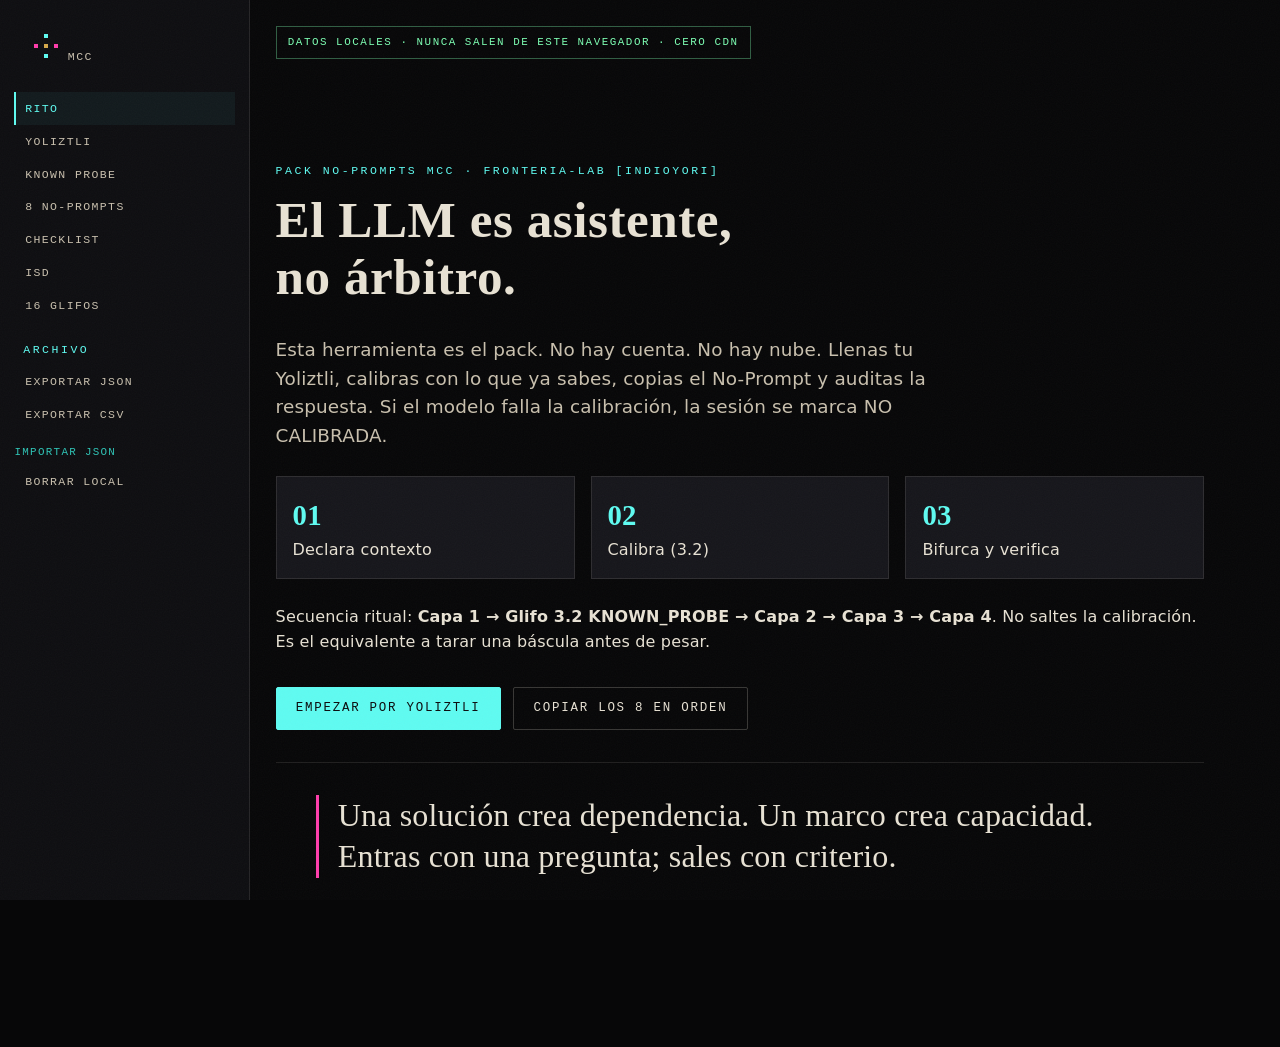
==== pack/abrir-aqui.html @ 0b9e2851 "Empaquetar No-Prompts MCC: landing, Yoliztli local y 8 glifos Convierte el dump de papers en el pack" ====
<!doctype html>
<html lang="es">
<head>
  <meta charset="utf-8">
  <meta name="viewport" content="width=device-width, initial-scale=1">
  <title>Pack No-Prompts MCC · Yoliztli</title>
  <meta name="description" content="Herramienta local del Pack No-Prompts MCC. Tus datos no salen de este navegador.">
  <link rel="stylesheet" href="../css/mcc.css">
</head>
<body class="app-body">
  <div class="noise" aria-hidden="true"></div>
  <aside class="sidenav">
    <a class="brand" href="../index.html" style="margin:0.2rem 0.4rem 1rem">
      <svg class="mark" viewBox="0 0 28 28" aria-hidden="true">
        <rect x="12" y="2" width="4" height="4" fill="#5ffbf1"/>
        <rect x="2" y="12" width="4" height="4" fill="#ff3dac"/>
        <rect x="12" y="12" width="4" height="4" fill="#d4a84b"/>
        <rect x="22" y="12" width="4" height="4" fill="#ff3dac"/>
        <rect x="12" y="22" width="4" height="4" fill="#5ffbf1"/>
      </svg>
      MCC
    </a>
    <button class="navbtn active" type="button" data-view="inicio">Rito</button>
    <button class="navbtn" type="button" data-view="yoliztli">Yoliztli</button>
    <button class="navbtn" type="button" data-view="probe">Known Probe</button>
    <button class="navbtn" type="button" data-view="prompts">8 No-Prompts</button>
    <button class="navbtn" type="button" data-view="checklist">Checklist</button>
    <button class="navbtn" type="button" data-view="isd">ISD</button>
    <button class="navbtn" type="button" data-view="glifos">16 Glifos</button>
    <p class="kicker" style="margin:1.2rem 0.55rem 0.4rem">Archivo</p>
    <button class="navbtn" type="button" id="export-json">Exportar JSON</button>
    <button class="navbtn" type="button" id="export-csv">Exportar CSV</button>
    <label class="navbtn" style="cursor:pointer">Importar JSON
      <input id="import-json" type="file" accept="application/json" hidden>
    </label>
    <button class="navbtn" type="button" id="reset">Borrar local</button>
  </aside>

  <main class="app-main">
    <span class="local-banner">Datos locales · nunca salen de este navegador · cero CDN</span>
    <div id="toast" class="pill" style="opacity:0;transition:opacity .2s;margin-left:.6rem"> </div>

    <section class="view active" id="view-inicio">
      <p class="kicker">Pack No-Prompts MCC · FronterIA-Lab [Indioyori]</p>
      <h1 style="font-size:clamp(2rem,5vw,3.2rem)">El LLM es asistente,<br>no árbitro.</h1>
      <p class="lede">Esta herramienta es el pack. No hay cuenta. No hay nube. Llenas tu Yoliztli, calibras con lo que ya sabes, copias el No-Prompt y auditas la respuesta. Si el modelo falla la calibración, la sesión se marca NO CALIBRADA.</p>
      <div class="grid-3" style="margin:1.6rem 0">
        <article class="stat"><b>01</b> Declara contexto</article>
        <article class="stat"><b>02</b> Calibra (3.2)</article>
        <article class="stat"><b>03</b> Bifurca y verifica</article>
      </div>
      <p>Secuencia ritual: <strong>Capa 1 → Glifo 3.2 KNOWN_PROBE → Capa 2 → Capa 3 → Capa 4</strong>. No saltes la calibración. Es el equivalente a tarar una báscula antes de pesar.</p>
      <div class="cta-row">
        <button class="btn" type="button" data-view-jump="yoliztli">Empezar por Yoliztli</button>
        <button class="btn ghost" type="button" id="ritual">Copiar los 8 en orden</button>
      </div>
      <hr class="line">
      <blockquote class="quote">Una solución crea dependencia. Un marco crea capacidad. Entras con una pregunta; sales con criterio.</blockquote>
    </section>

    <section class="view" id="view-yoliztli">
      <p class="kicker">Capa 1 · Ancla material</p>
      <h2>Plantilla Yoliztli</h2>
      <p>Yoliztli: vida / existencia / ser vivido. Esto no es un Excel de “finanzas personales”. Es el estándar conocido contra el que se calibra el modelo.</p>
      <div class="row-2">
        <div>
          <label for="p-quien">Soy</label>
          <input id="p-quien" placeholder="Oficio, rol, sin romanticismo">
          <label for="p-territorio">Territorio</label>
          <input id="p-territorio" placeholder="Municipio, estado, país">
          <label for="p-mes">Mes en curso</label>
          <input id="p-mes" placeholder="Agosto 2026">
          <label for="p-moneda">Moneda</label>
          <input id="p-moneda" placeholder="MXN">
          <label for="p-regimen">Régimen / forma de cobro</label>
          <input id="p-regimen" placeholder="RESICO, honorarios, informal, cooperativa…">
          <label for="p-banco">Circuito de pago</label>
          <input id="p-banco" placeholder="SPEI, OXXO, efectivo, tanda…">
        </div>
        <div>
          <label for="p-tiempo">Tiempo disponible</label>
          <input id="p-tiempo" placeholder="Horas/semana reales">
          <label for="p-efectivo">Efectivo disponible ahora</label>
          <input id="p-efectivo" placeholder="Cantidad">
          <label for="p-deuda">Deuda o compromiso ineludible</label>
          <input id="p-deuda" placeholder="Qué / cuánto / cuándo">
          <label for="p-cuidado">Cuidado o trabajo no remunerado</label>
          <input id="p-cuidado" placeholder="Quién depende de ti">
          <label for="p-infra">Infraestructura</label>
          <input id="p-infra" placeholder="Celular, café internet, banco, factura">
          <label for="p-vocabulario">Vocabulario situado (no traducir)</label>
          <input id="p-vocabulario" placeholder="Palabras de tu pueblo, oficio o casa">
        </div>
      </div>
      <div class="cta-row" style="margin:1rem 0 2rem">
        <button class="btn" type="button" id="save-perfil">Guardar Yoliztli</button>
      </div>
      <div class="row-3" style="margin-bottom:1.2rem">
        <article class="stat">Ingresos <b id="sum-in">—</b></article>
        <article class="stat">Gastos <b id="sum-out">—</b></article>
        <article class="stat">Neto <b id="sum-net">—</b></article>
      </div>
      <h3>Ingresos del mes</h3>
      <div id="ingresos"></div>
      <button class="btn small ghost" type="button" id="add-ingreso" style="margin:0.6rem 0 1.4rem">+ Ingreso</button>
      <h3>Gastos del mes</h3>
      <div id="gastos"></div>
      <button class="btn small ghost" type="button" id="add-gasto" style="margin:0.6rem 0 1.4rem">+ Gasto</button>
      <label for="bitacora">Bitácora de sesión (qué te dijo la IA y qué falló)</label>
      <textarea id="bitacora" placeholder="Fecha, modelo, qué No-Prompt usaste, qué alucinó, qué verificaste."></textarea>
    </section>

    <section class="view" id="view-probe">
      <p class="kicker">Glifo 3.2 · KNOWN_PROBE</p>
      <h2>Calibración contra lo ya vivido</h2>
      <p>Llena “Yo ya lo sé” con números de tu mes pasado. Luego pega NP-03 en el modelo, copia lo que te responda en “La IA dijo” y mira la línea base de Certeza sin Sustancia.</p>
      <div class="row-2" style="margin:1rem 0">
        <article class="stat">Acierto <b id="probe-score">—</b></article>
        <article class="stat">Fallo <b id="probe-fail">—</b></article>
      </div>
      <div class="meter"><span id="probe-meter" style="width:0"></span></div>
      <p id="probe-flag" class="lede"></p>
      <div class="table-wrap">
        <table>
          <thead><tr><th>Pregunta</th><th>Yo ya lo sé</th><th>La IA dijo</th></tr></thead>
          <tbody id="probe-rows"></tbody>
        </table>
      </div>
    </section>

    <section class="view" id="view-prompts">
      <p class="kicker">Capas 1–4 · lenguaje de negocio</p>
      <h2>Los 8 No-Prompts</h2>
      <p>Se rellenan solos con tu Yoliztli. Cópialos en orden. No son hechizos. Son intervenciones sobre la gramática del modelo.</p>
      <div id="prompts-list"></div>
    </section>

    <section class="view" id="view-checklist">
      <p class="kicker">Capa 3 · Guía de evaluación</p>
      <h2>Diez preguntas contra el halago</h2>
      <p>Audita la respuesta. Si no llega a 8/10, no ejecutes. El checklist es el canal de certeza que el Transformer no tiene.</p>
      <article class="stat" style="margin:1rem 0">Puntaje <b id="check-score">0 / 10</b></article>
      <div class="meter"><span id="check-meter" style="width:0"></span></div>
      <p id="check-verdict"></p>
      <div id="check-list"></div>
    </section>

    <section class="view" id="view-isd">
      <p class="kicker">Índice de Soberanía de Decisión</p>
      <h2>ISD = C1×0.35 + C2×0.30 + C3×0.20 + C4×0.15</h2>
      <p>Métrica de Méndez Valdez. No mide “qué tan buena es la IA”. Mide qué tanto del procesamiento y de la verificación sigue siendo tuyo. C4 es IVAES: verificabilidad de outputs de alta especificidad (hashes, fechas, versiones, citas).</p>
      <article class="stat" style="margin:1rem 0">ISD <b id="isd-total">0</b></article>
      <div class="meter"><span id="isd-meter" style="width:0"></span></div>
      <p id="isd-note"></p>
      <label>C1 · Localidad de datos y procesamiento <span id="c1-val"></span></label>
      <input id="c1" type="range" min="0" max="100">
      <label>C2 · Calibración (KNOWN_PROBE de esta sesión) <span id="c2-val"></span></label>
      <input id="c2" type="range" min="0" max="100">
      <label>C3 · Independencia de la recomendación (¿puedes actuar sin el modelo?) <span id="c3-val"></span></label>
      <input id="c3" type="range" min="0" max="100">
      <label>C4 · IVAES (datos exactos anclados a fuente, no generados) <span id="c4-val"></span></label>
      <input id="c4" type="range" min="0" max="100">
    </section>

    <section class="view" id="view-glifos">
      <p class="kicker">Atlas</p>
      <h2>Dieciséis operaciones</h2>
      <p>Modularidad: cada capa sola corrige. La calibración completa pide las cuatro. Independiente del modelo. Costo computacional extra para ti: cero.</p>
      <div class="grid-2" style="margin-top:1rem" id="atlas"></div>
    </section>
  </main>

  <script src="../js/app.js"></script>
  <script>
    document.getElementById("atlas").innerHTML = [
      ["1.1 CONTEXT_DECLARE", "Declara identidad situacional. No es personalización: es corrección de variable."],
      ["1.2 CONSTRAINT_SET", "Techo real de tiempo, dinero, acceso, infraestructura. Elimina respuestas genéricas."],
      ["1.3 LOCALE_INJECT", "Entorno económico, geográfico, cultural. Data que cambia el output."],
      ["1.4 REGISTER_VERIFY", "Vocabulario situado. Si el modelo corrige, marcaste el borde de su corpus."],
      ["2.1 FORK_LOGIC", "Otra lógica, no otra opción. Rompe la convergencia a máxima verosimilitud."],
      ["2.2 COUNTER_GENERATE", "La mejor argumentación contra su propia respuesta. Elocuencia ≠ certeza."],
      ["2.3 COST_EXPOSE", "Trade-offs explícitos. Los costos se omiten porque bajan la verosimilitud percibida."],
      ["2.4 TENSION_HOLD", "Eficiente y correcta a la vez, sin reconciliar. La tensión es información."],
      ["3.1 SOURCE_DEMAND", "Fuente primaria o dato no verificado."],
      ["3.2 KNOWN_PROBE", "Calibrar el instrumento contra el Yoliztli. La operación más importante."],
      ["3.3 CROSS_MODEL", "Misma query a dos modelos. Divergencia con la misma certeza = formato, no evidencia."],
      ["3.4 CONFIDENCE_INVERT", "Que declare sus puntos de menor confianza."],
      ["4.1 CRITERIA_EXTRACT", "¿Qué criterios evalúo? No: ¿qué hago?"],
      ["4.2 QUESTION_GENERATE", "Preguntas para ti, no respuestas para memorizar."],
      ["4.3 STRUCTURE_EXTRACT", "Andamio vacío. El material lo pones tú."],
      ["4.4 EXIT_PROTOCOL", "Señales observables en tu realidad, independientes del modelo."]
    ].map(([k,v]) => `<article class="glyph"><code>${k}</code><p>${v}</p></article>`).join("");

    document.querySelectorAll("[data-view-jump]").forEach((b) => {
      b.addEventListener("click", () => {
        document.querySelector(`.navbtn[data-view="${b.dataset.viewJump}"]`).click();
      });
    });
  </script>
</body>
</html>
---- css/mcc.css ----
/* MCC · FronterIA-Lab · identidad visual soberana
   Negro mate, papel, cian, magenta. Grecas anahuacas. Cero CDNs. */

:root {
  --bg: #070708;
  --bg-2: #0e0e11;
  --bg-3: #16161b;
  --bg-4: #1e1e26;
  --paper: #e8e2d4;
  --paper-dim: #c9c0ae;
  --ink: #0b0b0d;
  --cyan: #5ffbf1;
  --cyan-2: #2ec4b6;
  --magenta: #ff3dac;
  --gold: #d4a84b;
  --red: #ff3355;
  --line: rgba(232, 226, 212, 0.11);
  --line-strong: rgba(232, 226, 212, 0.22);
  --ok: #7dffb3;
  --warn: #ffcc66;
  --sans: "Segoe UI", "Helvetica Neue", system-ui, sans-serif;
  --mono: ui-monospace, "Cascadia Code", "SF Mono", Menlo, Consolas, monospace;
  --display: "Palatino Linotype", Palatino, "Iowan Old Style", "Times New Roman", serif;
  --radius: 2px;
  --max: 1120px;
  --navw: 250px;
}

*,
*::before,
*::after { box-sizing: border-box; }

html { scroll-behavior: smooth; }

html, body {
  margin: 0;
  padding: 0;
  background: var(--bg);
  color: var(--paper);
  font-family: var(--sans);
  font-size: 16px;
  line-height: 1.55;
  letter-spacing: 0.01em;
}

img { max-width: 100%; display: block; }
a { color: var(--cyan); text-decoration: none; }
a:hover { color: var(--paper); }

.greca,
.greca-x {
  height: 10px;
  background:
    repeating-linear-gradient(
      90deg,
      var(--cyan) 0 6px,
      transparent 6px 10px,
      var(--cyan) 10px 16px,
      transparent 16px 22px,
      var(--magenta) 22px 28px,
      transparent 28px 40px
    );
  opacity: 0.85;
}

.greca-gold {
  height: 6px;
  background:
    repeating-linear-gradient(
      90deg,
      var(--gold) 0 8px,
      transparent 8px 12px,
      var(--gold) 12px 20px,
      transparent 20px 32px
    );
}

.noise {
  pointer-events: none;
  position: fixed;
  inset: 0;
  z-index: 80;
  opacity: 0.035;
  background-image: url("data:image/svg+xml;utf8,<svg xmlns='http://www.w3.org/2000/svg' width='140' height='140'><filter id='n'><feTurbulence type='fractalNoise' baseFrequency='.85' numOctaves='2' stitchTiles='stitch'/></filter><rect width='100%' height='100%' filter='url(%23n)'/></svg>");
}

.kicker {
  font-family: var(--mono);
  font-size: 0.72rem;
  letter-spacing: 0.22em;
  text-transform: uppercase;
  color: var(--cyan);
}

h1, h2, h3, .display {
  font-family: var(--display);
  font-weight: 600;
  letter-spacing: 0.01em;
  line-height: 1.12;
  margin: 0 0 0.6em;
}

h1 { font-size: clamp(2.4rem, 7vw, 5.2rem); }
h2 { font-size: clamp(1.6rem, 3.4vw, 2.6rem); }
h3 { font-size: 1.2rem; color: var(--paper); }

.lede {
  font-size: 1.15rem;
  color: var(--paper-dim);
  max-width: 42rem;
}

.wrap {
  width: min(var(--max), calc(100% - 2.4rem));
  margin-inline: auto;
}

.btn {
  display: inline-flex;
  align-items: center;
  gap: 0.55rem;
  border: 1px solid var(--cyan);
  background: var(--cyan);
  color: var(--ink);
  font-family: var(--mono);
  font-size: 0.78rem;
  letter-spacing: 0.14em;
  text-transform: uppercase;
  padding: 0.85rem 1.2rem;
  cursor: pointer;
  border-radius: var(--radius);
  transition: 0.15s ease;
}

.btn:hover { box-shadow: 0 0 28px rgba(95, 251, 241, 0.35); transform: translateY(-1px); }

.btn.ghost {
  background: transparent;
  color: var(--paper);
  border-color: var(--line-strong);
}

.btn.magenta {
  background: var(--magenta);
  border-color: var(--magenta);
  color: #fff;
}

.btn.small { padding: 0.45rem 0.7rem; font-size: 0.68rem; }

/* ——— landing nav ——— */
.topbar {
  position: sticky;
  top: 0;
  z-index: 40;
  backdrop-filter: blur(12px);
  background: rgba(7, 7, 8, 0.78);
  border-bottom: 1px solid var(--line);
}

.topbar-inner {
  display: flex;
  align-items: center;
  justify-content: space-between;
  gap: 1rem;
  min-height: 64px;
}

.brand {
  display: flex;
  align-items: center;
  gap: 0.7rem;
  color: var(--paper);
  font-family: var(--mono);
  font-size: 0.78rem;
  letter-spacing: 0.16em;
  text-transform: uppercase;
}

.mark {
  width: 28px;
  height: 28px;
}

.nav-links {
  display: flex;
  gap: 1.2rem;
  font-family: var(--mono);
  font-size: 0.72rem;
  letter-spacing: 0.12em;
  text-transform: uppercase;
}

.nav-links a { color: var(--paper-dim); }
.nav-links a:hover { color: var(--cyan); }

/* ——— hero ——— */
.hero {
  position: relative;
  min-height: 92vh;
  display: grid;
  place-items: center;
  overflow: hidden;
}

.hero-bg {
  position: absolute;
  inset: 0;
  background:
    linear-gradient(180deg, rgba(7,7,8,0.15) 0%, rgba(7,7,8,0.55) 55%, var(--bg) 100%),
    url("../assets/web/soberania-cognitiva.jpg") center 30% / cover no-repeat;
  filter: saturate(1.05) contrast(1.05);
}

.hero-content {
  position: relative;
  z-index: 2;
  padding: 6rem 0 4rem;
}

.price-chip {
  display: inline-block;
  border: 1px solid var(--gold);
  color: var(--gold);
  font-family: var(--mono);
  font-size: 0.72rem;
  letter-spacing: 0.18em;
  text-transform: uppercase;
  padding: 0.35rem 0.7rem;
  margin-bottom: 1.2rem;
}

.hero h1 span {
  display: block;
  color: var(--cyan);
}

.cta-row { display: flex; flex-wrap: wrap; gap: 0.8rem; margin-top: 2rem; }

/* ——— sections ——— */
section { padding: 4.5rem 0; }
.section-dark { background: var(--bg-2); }

.grid-2 {
  display: grid;
  grid-template-columns: 1.1fr 0.9fr;
  gap: 2.5rem;
  align-items: center;
}

.grid-3, .grid-4 {
  display: grid;
  gap: 1rem;
}

.grid-3 { grid-template-columns: repeat(3, 1fr); }
.grid-4 { grid-template-columns: repeat(4, 1fr); }

.card {
  background: var(--bg-3);
  border: 1px solid var(--line);
  padding: 1.3rem;
  border-radius: var(--radius);
  position: relative;
}

.card::before {
  content: "";
  position: absolute;
  top: 0; left: 0; right: 0;
  height: 2px;
  background: linear-gradient(90deg, var(--cyan), var(--magenta));
}

.card h3 { margin-top: 0.4rem; }
.card p { color: var(--paper-dim); margin: 0; }

.figure {
  border: 1px solid var(--line);
  overflow: hidden;
  border-radius: var(--radius);
}

.figure img { width: 100%; height: 100%; object-fit: cover; filter: saturate(0.95) contrast(1.05); }

.quote {
  font-family: var(--display);
  font-size: clamp(1.4rem, 3vw, 2rem);
  line-height: 1.3;
  color: var(--paper);
  border-left: 3px solid var(--magenta);
  padding-left: 1.2rem;
}

.table-wrap { overflow-x: auto; }

table {
  width: 100%;
  border-collapse: collapse;
  font-size: 0.92rem;
}

th, td {
  text-align: left;
  padding: 0.7rem 0.6rem;
  border-bottom: 1px solid var(--line);
  vertical-align: top;
}

th {
  font-family: var(--mono);
  font-size: 0.68rem;
  letter-spacing: 0.14em;
  text-transform: uppercase;
  color: var(--cyan);
}

.tag {
  font-family: var(--mono);
  font-size: 0.65rem;
  letter-spacing: 0.12em;
  text-transform: uppercase;
  color: var(--magenta);
}

.price {
  font-family: var(--display);
  font-size: 3rem;
  color: var(--cyan);
  line-height: 1;
}

.price small {
  display: block;
  font-family: var(--mono);
  font-size: 0.78rem;
  color: var(--paper-dim);
  letter-spacing: 0.08em;
  margin-top: 0.4rem;
}

footer {
  border-top: 1px solid var(--line);
  padding: 2.5rem 0 4rem;
  color: var(--paper-dim);
  font-size: 0.88rem;
}

/* ——— app shell ——— */
.app-body { display: flex; min-height: 100vh; }

.sidenav {
  width: var(--navw);
  background: var(--bg-2);
  border-right: 1px solid var(--line);
  padding: 1.2rem 0.9rem;
  position: sticky;
  top: 0;
  height: 100vh;
  overflow: auto;
}

.sidenav a,
.sidenav button.navbtn {
  display: block;
  width: 100%;
  text-align: left;
  background: transparent;
  border: 0;
  color: var(--paper-dim);
  font-family: var(--mono);
  font-size: 0.72rem;
  letter-spacing: 0.12em;
  text-transform: uppercase;
  padding: 0.62rem 0.55rem;
  cursor: pointer;
  border-left: 2px solid transparent;
}

.sidenav a:hover,
.sidenav button.navbtn:hover,
.sidenav button.navbtn.active {
  color: var(--cyan);
  border-left-color: var(--cyan);
  background: rgba(95, 251, 241, 0.05);
}

.app-main {
  flex: 1;
  padding: 1.6rem 1.6rem 4rem;
  max-width: 980px;
}

.view { display: none; }
.view.active { display: block; animation: in 0.25s ease; }

@keyframes in {
  from { opacity: 0; transform: translateY(6px); }
  to { opacity: 1; transform: none; }
}

label {
  display: block;
  font-family: var(--mono);
  font-size: 0.68rem;
  letter-spacing: 0.12em;
  text-transform: uppercase;
  color: var(--cyan-2);
  margin: 0.8rem 0 0.3rem;
}

input, select, textarea {
  width: 100%;
  background: var(--bg);
  border: 1px solid var(--line-strong);
  color: var(--paper);
  padding: 0.65rem 0.7rem;
  font-family: var(--sans);
  font-size: 0.95rem;
  border-radius: var(--radius);
}

textarea { min-height: 7rem; resize: vertical; font-family: var(--mono); font-size: 0.85rem; }

.prompt-box {
  background: #050506;
  border: 1px solid var(--line-strong);
  padding: 1rem;
  white-space: pre-wrap;
  font-family: var(--mono);
  font-size: 0.82rem;
  line-height: 1.5;
  color: var(--paper);
}

.meter {
  height: 8px;
  background: var(--bg-4);
  border: 1px solid var(--line);
  margin: 0.5rem 0 1rem;
}

.meter > span {
  display: block;
  height: 100%;
  background: linear-gradient(90deg, var(--magenta), var(--cyan));
}

.check-item {
  display: flex;
  gap: 0.7rem;
  align-items: flex-start;
  padding: 0.75rem 0;
  border-bottom: 1px solid var(--line);
}

.check-item input { width: auto; margin-top: 0.25rem; }

.local-banner {
  font-family: var(--mono);
  font-size: 0.68rem;
  letter-spacing: 0.14em;
  text-transform: uppercase;
  color: var(--ok);
  border: 1px solid rgba(125, 255, 179, 0.35);
  padding: 0.45rem 0.7rem;
  margin-bottom: 1.2rem;
  display: inline-block;
}

.glyph {
  border: 1px solid var(--line);
  padding: 1rem;
  background: var(--bg-3);
}

.glyph code {
  color: var(--gold);
  font-size: 0.78rem;
}

.row-2 { display: grid; grid-template-columns: 1fr 1fr; gap: 1rem; }
.row-3 { display: grid; grid-template-columns: 1fr 1fr 1fr; gap: 1rem; }

.stat {
  background: var(--bg-3);
  border: 1px solid var(--line);
  padding: 1rem;
}

.stat b {
  display: block;
  font-family: var(--display);
  font-size: 1.8rem;
  color: var(--cyan);
}

hr.line { border: 0; border-top: 1px solid var(--line); margin: 2rem 0; }

.pill {
  display: inline-block;
  border: 1px solid var(--line-strong);
  padding: 0.15rem 0.45rem;
  font-family: var(--mono);
  font-size: 0.65rem;
  letter-spacing: 0.1em;
  text-transform: uppercase;
  color: var(--paper-dim);
}

@media (max-width: 900px) {
  .grid-2, .grid-3, .grid-4, .row-2, .row-3 { grid-template-columns: 1fr; }
  .nav-links { display: none; }
  .app-body { flex-direction: column; }
  .sidenav { width: 100%; height: auto; position: relative; display: flex; gap: 0.2rem; overflow: auto; }
  .sidenav button.navbtn { white-space: nowrap; border-left: 0; border-bottom: 2px solid transparent; }
  .sidenav button.navbtn.active { border-bottom-color: var(--cyan); }
}

@media print {
  .noise, .topbar, .sidenav, .cta-row, .btn, .local-banner { display: none !important; }
  body { background: #fff; color: #111; }
  .app-main { max-width: none; padding: 0; }
  .view { display: block !important; page-break-after: always; }
  .prompt-box { border: 1px solid #222; color: #111; }
}
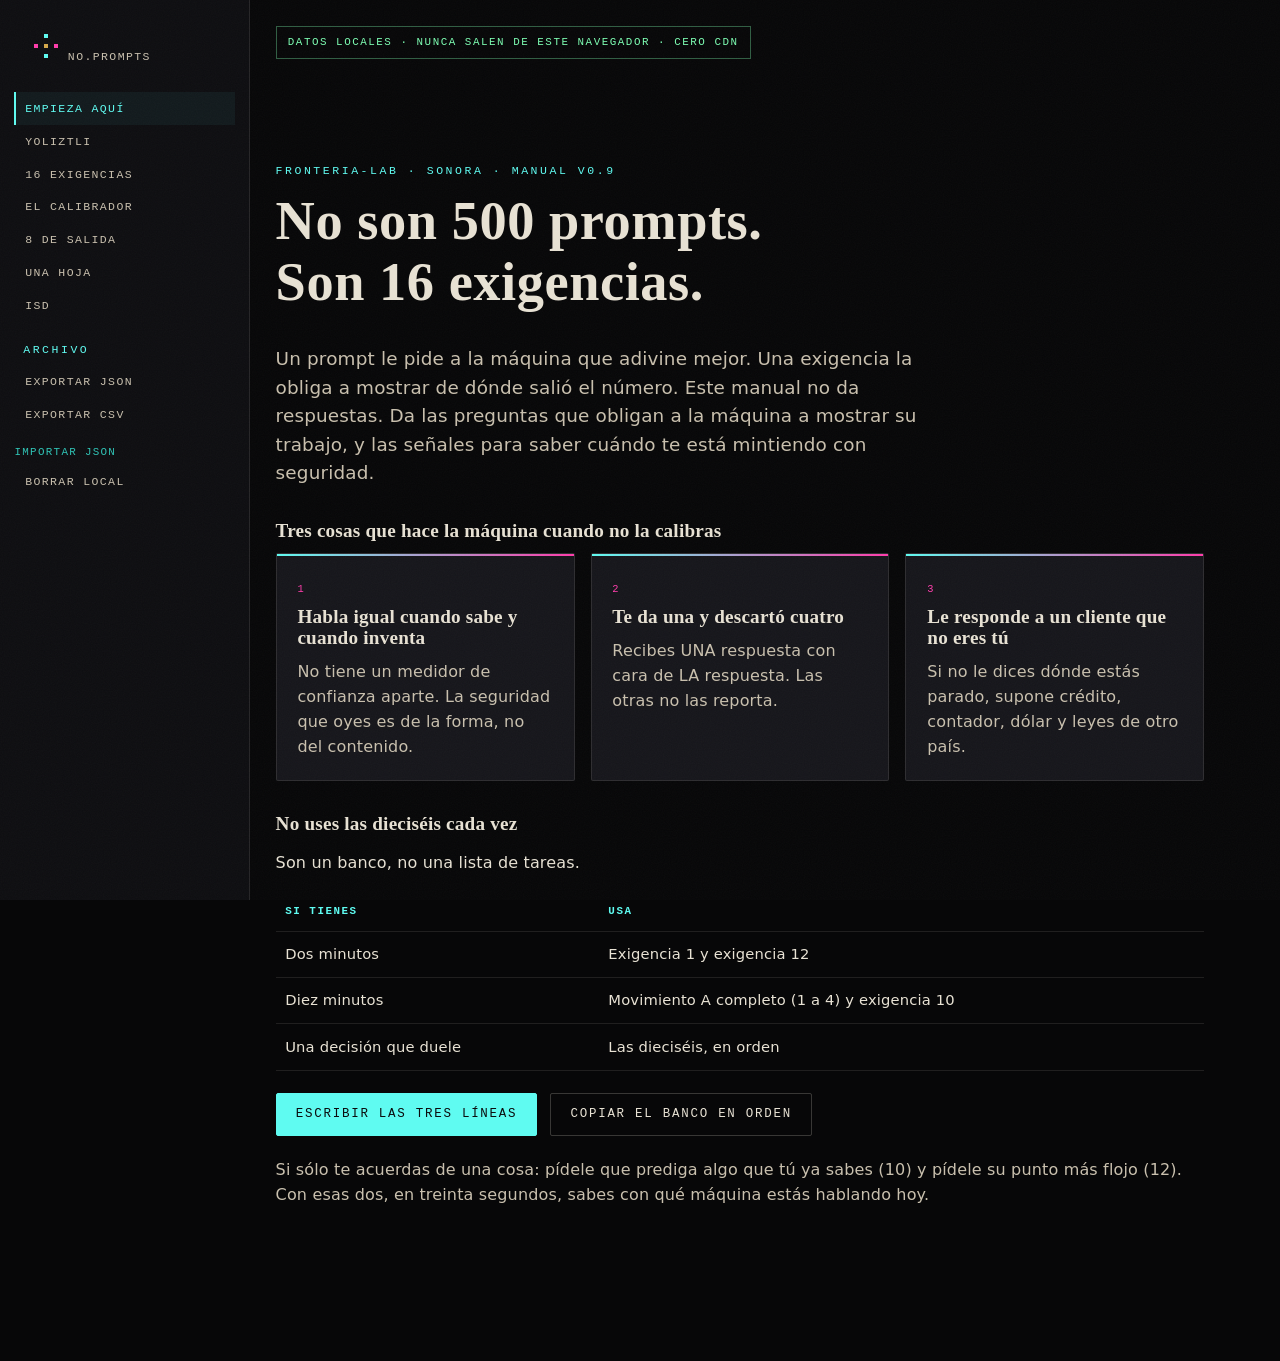
==== commit 79ac2b46: "Alinear el pack al manual NO.PROMPTS v0.9 Sustituye las 8 invenciones por las 16 exigencias de Dolor" ====
--- a/pack/abrir-aqui.html
+++ b/pack/abrir-aqui.html
@@ -3,8 +3,11 @@
 <head>
   <meta charset="utf-8">
   <meta name="viewport" content="width=device-width, initial-scale=1">
-  <title>Pack No-Prompts MCC · Yoliztli</title>
-  <meta name="description" content="Herramienta local del Pack No-Prompts MCC. Tus datos no salen de este navegador.">
+  <title>NO.PROMPTS · 16 exigencias · FronterIA-Lab</title>
+  <meta name="description" content="Manual v0.9 en herramienta local. Dieciséis exigencias del MCC. Tus datos no salen de este navegador.">
+  <link rel="icon" href="../favicon.ico" sizes="32x32">
+  <link rel="icon" href="../assets/web/favicon.svg" type="image/svg+xml">
+  <meta name="theme-color" content="#070708">
   <link rel="stylesheet" href="../css/mcc.css">
 </head>
 <body class="app-body">
@@ -18,15 +21,15 @@
         <rect x="22" y="12" width="4" height="4" fill="#ff3dac"/>
         <rect x="12" y="22" width="4" height="4" fill="#5ffbf1"/>
       </svg>
-      MCC
+      NO.PROMPTS
     </a>
-    <button class="navbtn active" type="button" data-view="inicio">Rito</button>
+    <button class="navbtn active" type="button" data-view="inicio">Empieza aquí</button>
     <button class="navbtn" type="button" data-view="yoliztli">Yoliztli</button>
-    <button class="navbtn" type="button" data-view="probe">Known Probe</button>
-    <button class="navbtn" type="button" data-view="prompts">8 No-Prompts</button>
-    <button class="navbtn" type="button" data-view="checklist">Checklist</button>
+    <button class="navbtn" type="button" data-view="prompts">16 exigencias</button>
+    <button class="navbtn" type="button" data-view="probe">El calibrador</button>
+    <button class="navbtn" type="button" data-view="checklist">8 de salida</button>
+    <button class="navbtn" type="button" data-view="hoja">Una hoja</button>
     <button class="navbtn" type="button" data-view="isd">ISD</button>
-    <button class="navbtn" type="button" data-view="glifos">16 Glifos</button>
     <p class="kicker" style="margin:1.2rem 0.55rem 0.4rem">Archivo</p>
     <button class="navbtn" type="button" id="export-json">Exportar JSON</button>
     <button class="navbtn" type="button" id="export-csv">Exportar CSV</button>
@@ -41,156 +44,177 @@
     <div id="toast" class="pill" style="opacity:0;transition:opacity .2s;margin-left:.6rem"> </div>
 
     <section class="view active" id="view-inicio">
-      <p class="kicker">Pack No-Prompts MCC · FronterIA-Lab [Indioyori]</p>
-      <h1 style="font-size:clamp(2rem,5vw,3.2rem)">El LLM es asistente,<br>no árbitro.</h1>
-      <p class="lede">Esta herramienta es el pack. No hay cuenta. No hay nube. Llenas tu Yoliztli, calibras con lo que ya sabes, copias el No-Prompt y auditas la respuesta. Si el modelo falla la calibración, la sesión se marca NO CALIBRADA.</p>
-      <div class="grid-3" style="margin:1.6rem 0">
-        <article class="stat"><b>01</b> Declara contexto</article>
-        <article class="stat"><b>02</b> Calibra (3.2)</article>
-        <article class="stat"><b>03</b> Bifurca y verifica</article>
-      </div>
-      <p>Secuencia ritual: <strong>Capa 1 → Glifo 3.2 KNOWN_PROBE → Capa 2 → Capa 3 → Capa 4</strong>. No saltes la calibración. Es el equivalente a tarar una báscula antes de pesar.</p>
-      <div class="cta-row">
-        <button class="btn" type="button" data-view-jump="yoliztli">Empezar por Yoliztli</button>
-        <button class="btn ghost" type="button" id="ritual">Copiar los 8 en orden</button>
-      </div>
-      <hr class="line">
-      <blockquote class="quote">Una solución crea dependencia. Un marco crea capacidad. Entras con una pregunta; sales con criterio.</blockquote>
+      <p class="kicker">FronterIA-Lab · Sonora · Manual v0.9</p>
+      <h1 style="font-size:clamp(2rem,5vw,3.4rem)">No son 500 prompts.<br>Son 16 exigencias.</h1>
+      <p class="lede">Un prompt le pide a la máquina que adivine mejor. Una exigencia la obliga a mostrar de dónde salió el número. Este manual no da respuestas. Da las preguntas que obligan a la máquina a mostrar su trabajo, y las señales para saber cuándo te está mintiendo con seguridad.</p>
+      <h3 style="margin-top:2rem">Tres cosas que hace la máquina cuando no la calibras</h3>
+      <div class="grid-3">
+        <article class="card"><span class="tag">1</span><h3>Habla igual cuando sabe y cuando inventa</h3><p>No tiene un medidor de confianza aparte. La seguridad que oyes es de la forma, no del contenido.</p></article>
+        <article class="card"><span class="tag">2</span><h3>Te da una y descartó cuatro</h3><p>Recibes UNA respuesta con cara de LA respuesta. Las otras no las reporta.</p></article>
+        <article class="card"><span class="tag">3</span><h3>Le responde a un cliente que no eres tú</h3><p>Si no le dices dónde estás parado, supone crédito, contador, dólar y leyes de otro país.</p></article>
+      </div>
+      <h3 style="margin-top:2rem">No uses las dieciséis cada vez</h3>
+      <p>Son un banco, no una lista de tareas.</p>
+      <div class="table-wrap">
+        <table>
+          <thead><tr><th>Si tienes</th><th>Usa</th></tr></thead>
+          <tbody>
+            <tr><td>Dos minutos</td><td>Exigencia 1 y exigencia 12</td></tr>
+            <tr><td>Diez minutos</td><td>Movimiento A completo (1 a 4) y exigencia 10</td></tr>
+            <tr><td>Una decisión que duele</td><td>Las dieciséis, en orden</td></tr>
+          </tbody>
+        </table>
+      </div>
+      <div class="cta-row" style="margin-top:1.4rem">
+        <button class="btn" type="button" data-view-jump="yoliztli">Escribir las tres líneas</button>
+        <button class="btn ghost" type="button" id="ritual">Copiar el banco en orden</button>
+      </div>
+      <p style="margin-top:1.4rem;color:var(--paper-dim)">Si sólo te acuerdas de una cosa: pídele que prediga algo que tú ya sabes (10) y pídele su punto más flojo (12). Con esas dos, en treinta segundos, sabes con qué máquina estás hablando hoy.</p>
     </section>
 
     <section class="view" id="view-yoliztli">
-      <p class="kicker">Capa 1 · Ancla material</p>
-      <h2>Plantilla Yoliztli</h2>
-      <p>Yoliztli: vida / existencia / ser vivido. Esto no es un Excel de “finanzas personales”. Es el estándar conocido contra el que se calibra el modelo.</p>
+      <p class="kicker">Antes de empezar · Capa 1</p>
+      <h2>Tu Yoliztli, en tres líneas</h2>
+      <p>Este método no funciona si sólo recibes. Exige que pongas algo primero: tu vida vivida. Lo que sabes por haberlo vivido y la máquina no puede saber porque no estaba ahí. Escríbelo una vez y pégalo al inicio de cada conversación importante durante el próximo año.</p>
       <div class="row-2">
         <div>
-          <label for="p-quien">Soy</label>
-          <input id="p-quien" placeholder="Oficio, rol, sin romanticismo">
-          <label for="p-territorio">Territorio</label>
-          <input id="p-territorio" placeholder="Municipio, estado, país">
-          <label for="p-mes">Mes en curso</label>
-          <input id="p-mes" placeholder="Agosto 2026">
-          <label for="p-moneda">Moneda</label>
-          <input id="p-moneda" placeholder="MXN">
-          <label for="p-regimen">Régimen / forma de cobro</label>
-          <input id="p-regimen" placeholder="RESICO, honorarios, informal, cooperativa…">
-          <label for="p-banco">Circuito de pago</label>
-          <input id="p-banco" placeholder="SPEI, OXXO, efectivo, tanda…">
+          <label for="p-quien">Quién soy · oficio o negocio</label>
+          <input id="p-quien" placeholder="Taller, puesto, despacho…">
+          <label for="p-ciudad">Ciudad</label>
+          <input id="p-ciudad">
+          <label for="p-personas">Con cuántas personas</label>
+          <input id="p-personas">
+          <label for="p-anios">Años operando</label>
+          <input id="p-anios">
+          <label for="p-clientes">A quién le vendes o atiendes</label>
+          <input id="p-clientes">
+          <label for="p-pago">Cómo te pagan</label>
+          <input id="p-pago" placeholder="Efectivo, transferencia, a 15 días…">
         </div>
         <div>
-          <label for="p-tiempo">Tiempo disponible</label>
-          <input id="p-tiempo" placeholder="Horas/semana reales">
-          <label for="p-efectivo">Efectivo disponible ahora</label>
-          <input id="p-efectivo" placeholder="Cantidad">
-          <label for="p-deuda">Deuda o compromiso ineludible</label>
-          <input id="p-deuda" placeholder="Qué / cuánto / cuándo">
-          <label for="p-cuidado">Cuidado o trabajo no remunerado</label>
-          <input id="p-cuidado" placeholder="Quién depende de ti">
-          <label for="p-infra">Infraestructura</label>
-          <input id="p-infra" placeholder="Celular, café internet, banco, factura">
-          <label for="p-vocabulario">Vocabulario situado (no traducir)</label>
-          <input id="p-vocabulario" placeholder="Palabras de tu pueblo, oficio o casa">
+          <label for="p-dinero">Mi techo · dinero esta semana</label>
+          <input id="p-dinero" placeholder="Usa proporción o base 100 si no quieres pesos">
+          <label for="p-horas">Horas esta semana</label>
+          <input id="p-horas">
+          <label for="p-notengo">No tengo</label>
+          <input id="p-notengo" placeholder="contador / empleados / crédito / internet estable">
+          <label for="p-municipio">Mi terreno · municipio, estado</label>
+          <input id="p-municipio">
+          <label for="p-temporada">Temporada</label>
+          <input id="p-temporada">
+          <label for="p-terreno">Cómo te paga la gente / qué no llega</label>
+          <input id="p-terreno">
+          <label for="p-palabra">Palabra de tu oficio o lengua (exigencia 4)</label>
+          <input id="p-palabra">
         </div>
       </div>
+      <label for="p-velo">Velo para los números (no tienen por qué salir de tu casa)</label>
+      <select id="p-velo">
+        <option value="proporciones">Proporciones — «la nómina es el 38 % de lo que entra»</option>
+        <option value="base100">Base 100 — un mes de referencia vale 100</option>
+        <option value="factor">Factor propio — multiplicas por un número que sólo tú conoces</option>
+        <option value="crudo">Crudo — acepto el riesgo de entregar la cifra</option>
+      </select>
+      <label for="p-factor">Factor propio (si aplica; no lo pegues en el chat)</label>
+      <input id="p-factor" placeholder="Se queda aquí. Nunca se copia a la exigencia.">
+      <p class="kicker" style="margin-top:1.6rem">Las tres líneas</p>
+      <pre class="prompt-box" id="tres-lineas"></pre>
       <div class="cta-row" style="margin:1rem 0 2rem">
         <button class="btn" type="button" id="save-perfil">Guardar Yoliztli</button>
-      </div>
+        <button class="btn ghost" type="button" id="copy-tres">Copiar las tres líneas</button>
+      </div>
+      <p>Lo que escribes en un chat viaja a un servidor que no es tuyo. Puedes desactivar cosas en la configuración; hazlo. Pero no construyas tu tranquilidad sobre una política que no controlas: construye el hábito de no entregar el dato en crudo.</p>
+      <h3>Números que no salen (opcional)</h3>
+      <p>Úsalos para KNOWN_PROBE y para ti. El velo decide qué pegas afuera.</p>
       <div class="row-3" style="margin-bottom:1.2rem">
-        <article class="stat">Ingresos <b id="sum-in">—</b></article>
-        <article class="stat">Gastos <b id="sum-out">—</b></article>
+        <article class="stat">Entra <b id="sum-in">—</b></article>
+        <article class="stat">Sale <b id="sum-out">—</b></article>
         <article class="stat">Neto <b id="sum-net">—</b></article>
       </div>
-      <h3>Ingresos del mes</h3>
       <div id="ingresos"></div>
-      <button class="btn small ghost" type="button" id="add-ingreso" style="margin:0.6rem 0 1.4rem">+ Ingreso</button>
-      <h3>Gastos del mes</h3>
+      <button class="btn small ghost" type="button" id="add-ingreso" style="margin:0.6rem 0 1.4rem">+ Entrada</button>
       <div id="gastos"></div>
-      <button class="btn small ghost" type="button" id="add-gasto" style="margin:0.6rem 0 1.4rem">+ Gasto</button>
-      <label for="bitacora">Bitácora de sesión (qué te dijo la IA y qué falló)</label>
-      <textarea id="bitacora" placeholder="Fecha, modelo, qué No-Prompt usaste, qué alucinó, qué verificaste."></textarea>
+      <button class="btn small ghost" type="button" id="add-gasto" style="margin:0.6rem 0 1.4rem">+ Salida</button>
+      <label for="bitacora">Bitácora (palabra, modelo, qué hizo cada uno)</label>
+      <textarea id="bitacora" placeholder="El ejemplo de la exigencia 4 tiene que ser tuyo. Nadie más tiene esa palabra ni esa bitácora."></textarea>
+    </section>
+
+    <section class="view" id="view-prompts">
+      <p class="kicker">Banco · no lista de tareas</p>
+      <h2>Las dieciséis exigencias</h2>
+      <p>Cada una trae dos cosas que ningún paquete de prompts puede traer: qué debe contener una respuesta aceptable y cómo se ve cuando la máquina te esquivó.</p>
+      <div class="cta-row" style="margin:1rem 0">
+        <button class="btn small ghost" type="button" data-filtro="todas">Todas</button>
+        <button class="btn small ghost" type="button" data-filtro="2min">2 minutos</button>
+        <button class="btn small ghost" type="button" data-filtro="10min">10 minutos</button>
+        <button class="btn small ghost" type="button" data-filtro="duele">Duele</button>
+        <button class="btn small ghost" type="button" data-filtro="A">A</button>
+        <button class="btn small ghost" type="button" data-filtro="B">B</button>
+        <button class="btn small ghost" type="button" data-filtro="C">C</button>
+        <button class="btn small ghost" type="button" data-filtro="D">D</button>
+      </div>
+      <div id="prompts-list"></div>
     </section>
 
     <section class="view" id="view-probe">
-      <p class="kicker">Glifo 3.2 · KNOWN_PROBE</p>
-      <h2>Calibración contra lo ya vivido</h2>
-      <p>Llena “Yo ya lo sé” con números de tu mes pasado. Luego pega NP-03 en el modelo, copia lo que te responda en “La IA dijo” y mira la línea base de Certeza sin Sustancia.</p>
-      <div class="row-2" style="margin:1rem 0">
-        <article class="stat">Acierto <b id="probe-score">—</b></article>
-        <article class="stat">Fallo <b id="probe-fail">—</b></article>
-      </div>
-      <div class="meter"><span id="probe-meter" style="width:0"></span></div>
-      <p id="probe-flag" class="lede"></p>
-      <div class="table-wrap">
-        <table>
-          <thead><tr><th>Pregunta</th><th>Yo ya lo sé</th><th>La IA dijo</th></tr></thead>
-          <tbody id="probe-rows"></tbody>
-        </table>
-      </div>
-    </section>
-
-    <section class="view" id="view-prompts">
-      <p class="kicker">Capas 1–4 · lenguaje de negocio</p>
-      <h2>Los 8 No-Prompts</h2>
-      <p>Se rellenan solos con tu Yoliztli. Cópialos en orden. No son hechizos. Son intervenciones sobre la gramática del modelo.</p>
-      <div id="prompts-list"></div>
+      <p class="kicker">Exigencia 10 · KNOWN_PROBE · la central</p>
+      <h2>El calibrador</h2>
+      <p>No le preguntes «del 1 al 100, qué tan seguro estás». Ese número lo escribe la misma máquina que escribió la respuesta. El error contra un periodo que ya pasó sí se comprueba.</p>
+      <label for="pr-periodoPasado">Periodo que ya pasó (datos que le das)</label>
+      <input id="pr-periodoPasado" placeholder="enero–marzo 2026">
+      <label for="pr-periodoSiguiente">Periodo siguiente (tú ya sabes qué pasó; no se lo digas todavía)</label>
+      <input id="pr-periodoSiguiente" placeholder="abril 2026">
+      <label for="pr-prediccion">Paso 1 · lo que predijo</label>
+      <input id="pr-prediccion">
+      <label for="pr-conocido">Paso 2 · lo que pasó de verdad</label>
+      <input id="pr-conocido">
+      <label for="pr-errorPct">Porcentaje de error que declaró</label>
+      <input id="pr-errorPct" placeholder="Esa cifra es tu línea base de esta sesión">
+      <label for="pr-periodoNuevo">Paso 3 · periodo que viene</label>
+      <input id="pr-periodoNuevo" placeholder="que te dé rango bajo / medio / alto, no una cifra">
+      <p style="margin-top:1rem">Regla de la sesión: el error del paso 2 es tu línea base. Si en el paso 3 te habla con más seguridad de la que ese error justifica, la seguridad es del formato.</p>
     </section>
 
     <section class="view" id="view-checklist">
-      <p class="kicker">Capa 3 · Guía de evaluación</p>
-      <h2>Diez preguntas contra el halago</h2>
-      <p>Audita la respuesta. Si no llega a 8/10, no ejecutes. El checklist es el canal de certeza que el Transformer no tiene.</p>
-      <article class="stat" style="margin:1rem 0">Puntaje <b id="check-score">0 / 10</b></article>
+      <p class="kicker">Al terminar</p>
+      <h2>Las ocho preguntas de salida</h2>
+      <p>Cuatro sobre la respuesta. Cuatro sobre ti. Las segundas son las que ningún otro material te va a pedir, y son las que impiden que este método se convierta en otra receta que sigues sin pensar.</p>
+      <article class="stat" style="margin:1rem 0">Marcas <b id="check-score">0 / 8</b></article>
       <div class="meter"><span id="check-meter" style="width:0"></span></div>
       <p id="check-verdict"></p>
       <div id="check-list"></div>
     </section>
 
+    <section class="view" id="view-hoja">
+      <p class="kicker">Para imprimir y pegar junto a la pantalla</p>
+      <h2>Las dieciséis, en una hoja</h2>
+      <div class="table-wrap">
+        <table>
+          <thead><tr><th>Exigencia</th><th>La señal de que te esquivó</th></tr></thead>
+          <tbody id="hoja-tabla"></tbody>
+        </table>
+      </div>
+      <blockquote class="quote" style="margin-top:1.6rem">Antes de creerle: pídele que prediga algo que tú ya sabes (10) y pídele su punto más flojo (12).</blockquote>
+    </section>
+
     <section class="view" id="view-isd">
-      <p class="kicker">Índice de Soberanía de Decisión</p>
+      <p class="kicker">Del paper, no del manual v0.9</p>
       <h2>ISD = C1×0.35 + C2×0.30 + C3×0.20 + C4×0.15</h2>
-      <p>Métrica de Méndez Valdez. No mide “qué tan buena es la IA”. Mide qué tanto del procesamiento y de la verificación sigue siendo tuyo. C4 es IVAES: verificabilidad de outputs de alta especificidad (hashes, fechas, versiones, citas).</p>
+      <p>Índice de Soberanía de Decisión. Extra opcional. El manual se sostiene sin esto.</p>
       <article class="stat" style="margin:1rem 0">ISD <b id="isd-total">0</b></article>
       <div class="meter"><span id="isd-meter" style="width:0"></span></div>
-      <p id="isd-note"></p>
-      <label>C1 · Localidad de datos y procesamiento <span id="c1-val"></span></label>
+      <label>C1 localidad <span id="c1-val"></span></label>
       <input id="c1" type="range" min="0" max="100">
-      <label>C2 · Calibración (KNOWN_PROBE de esta sesión) <span id="c2-val"></span></label>
+      <label>C2 calibración <span id="c2-val"></span></label>
       <input id="c2" type="range" min="0" max="100">
-      <label>C3 · Independencia de la recomendación (¿puedes actuar sin el modelo?) <span id="c3-val"></span></label>
+      <label>C3 independencia <span id="c3-val"></span></label>
       <input id="c3" type="range" min="0" max="100">
-      <label>C4 · IVAES (datos exactos anclados a fuente, no generados) <span id="c4-val"></span></label>
+      <label>C4 IVAES <span id="c4-val"></span></label>
       <input id="c4" type="range" min="0" max="100">
     </section>
-
-    <section class="view" id="view-glifos">
-      <p class="kicker">Atlas</p>
-      <h2>Dieciséis operaciones</h2>
-      <p>Modularidad: cada capa sola corrige. La calibración completa pide las cuatro. Independiente del modelo. Costo computacional extra para ti: cero.</p>
-      <div class="grid-2" style="margin-top:1rem" id="atlas"></div>
-    </section>
   </main>
-
   <script src="../js/app.js"></script>
   <script>
-    document.getElementById("atlas").innerHTML = [
-      ["1.1 CONTEXT_DECLARE", "Declara identidad situacional. No es personalización: es corrección de variable."],
-      ["1.2 CONSTRAINT_SET", "Techo real de tiempo, dinero, acceso, infraestructura. Elimina respuestas genéricas."],
-      ["1.3 LOCALE_INJECT", "Entorno económico, geográfico, cultural. Data que cambia el output."],
-      ["1.4 REGISTER_VERIFY", "Vocabulario situado. Si el modelo corrige, marcaste el borde de su corpus."],
-      ["2.1 FORK_LOGIC", "Otra lógica, no otra opción. Rompe la convergencia a máxima verosimilitud."],
-      ["2.2 COUNTER_GENERATE", "La mejor argumentación contra su propia respuesta. Elocuencia ≠ certeza."],
-      ["2.3 COST_EXPOSE", "Trade-offs explícitos. Los costos se omiten porque bajan la verosimilitud percibida."],
-      ["2.4 TENSION_HOLD", "Eficiente y correcta a la vez, sin reconciliar. La tensión es información."],
-      ["3.1 SOURCE_DEMAND", "Fuente primaria o dato no verificado."],
-      ["3.2 KNOWN_PROBE", "Calibrar el instrumento contra el Yoliztli. La operación más importante."],
-      ["3.3 CROSS_MODEL", "Misma query a dos modelos. Divergencia con la misma certeza = formato, no evidencia."],
-      ["3.4 CONFIDENCE_INVERT", "Que declare sus puntos de menor confianza."],
-      ["4.1 CRITERIA_EXTRACT", "¿Qué criterios evalúo? No: ¿qué hago?"],
-      ["4.2 QUESTION_GENERATE", "Preguntas para ti, no respuestas para memorizar."],
-      ["4.3 STRUCTURE_EXTRACT", "Andamio vacío. El material lo pones tú."],
-      ["4.4 EXIT_PROTOCOL", "Señales observables en tu realidad, independientes del modelo."]
-    ].map(([k,v]) => `<article class="glyph"><code>${k}</code><p>${v}</p></article>`).join("");
-
     document.querySelectorAll("[data-view-jump]").forEach((b) => {
       b.addEventListener("click", () => {
         document.querySelector(`.navbtn[data-view="${b.dataset.viewJump}"]`).click();
--- a/css/mcc.css
+++ b/css/mcc.css
@@ -517,6 +517,14 @@
   .sidenav button.navbtn.active { border-bottom-color: var(--cyan); }
 }
 
+.ok-line { color: var(--ok); font-size: 0.92rem; }
+.fail-line { color: var(--warn); font-size: 0.92rem; }
+.btn.small.ghost.active {
+  border-color: var(--cyan);
+  color: var(--cyan);
+}
+.exigencia h3 { margin-bottom: 0.35rem; }
+
 @media print {
   .noise, .topbar, .sidenav, .cta-row, .btn, .local-banner { display: none !important; }
   body { background: #fff; color: #111; }
